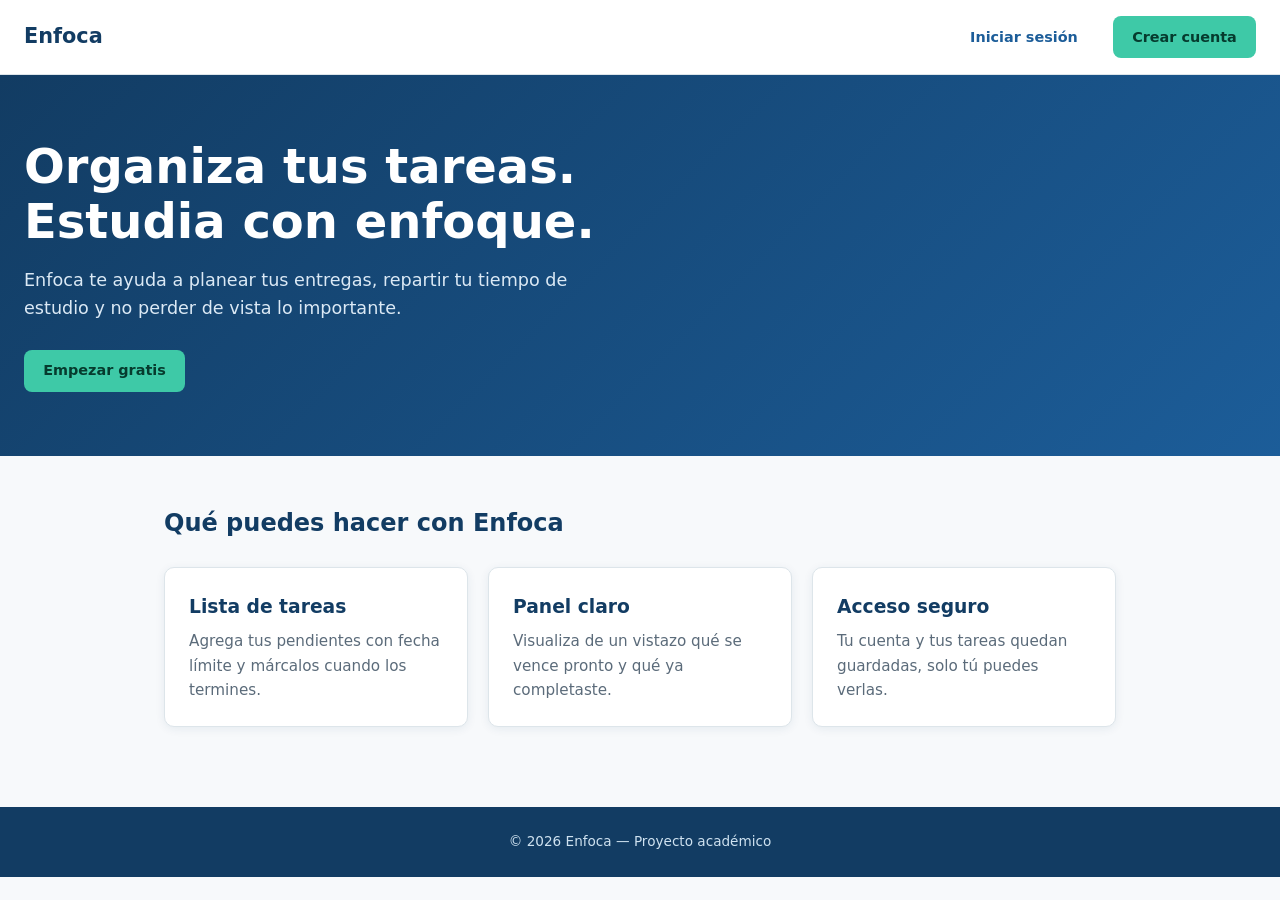
==== templates/index.html @ 50cbb55e "proyecto Enfoca completo" ====
<!DOCTYPE html>
<html lang="es">
<head>
<meta charset="UTF-8">
<meta name="viewport" content="width=device-width, initial-scale=1">
<title>Enfoca | Organiza tus tareas y estudia mejor</title>
<link rel="stylesheet" href="/static/css/style.css">
</head>
<body>

<header class="navbar">
  <span class="logo">Enfoca</span>
  <nav>
    <a class="btn btn-texto" href="/login">Iniciar sesión</a>
    <a class="btn btn-primario" href="/registro">Crear cuenta</a>
  </nav>
</header>

<section class="hero">
  <div class="hero-contenido">
    <h1>Organiza tus tareas. Estudia con enfoque.</h1>
    <p>Enfoca te ayuda a planear tus entregas, repartir tu tiempo de estudio y no perder de vista lo importante.</p>
    <a class="btn btn-primario" href="/registro">Empezar gratis</a>
  </div>
</section>

<main>
  <h2 class="seccion-titulo">Qué puedes hacer con Enfoca</h2>
  <div class="grid-tarjetas">
    <div class="tarjeta">
      <h3>Lista de tareas</h3>
      <p>Agrega tus pendientes con fecha límite y márcalos cuando los termines.</p>
    </div>
    <div class="tarjeta">
      <h3>Panel claro</h3>
      <p>Visualiza de un vistazo qué se vence pronto y qué ya completaste.</p>
    </div>
    <div class="tarjeta">
      <h3>Acceso seguro</h3>
      <p>Tu cuenta y tus tareas quedan guardadas, solo tú puedes verlas.</p>
    </div>
  </div>
</main>

<footer>© 2026 Enfoca — Proyecto académico</footer>

</body>
</html>
---- static/css/style.css ----
:root {
  --azul: #1c5d99;
  --azul-oscuro: #123c63;
  --verde: #3ec9a7;
  --verde-claro: #e6f8f3;
  --fondo: #f7f9fb;
  --texto: #1b2430;
  --suave: #5b6b7a;
  --borde: #dde5ea;
  --blanco: #ffffff;
  --sombra: 0 2px 10px rgba(18, 60, 99, 0.08);
}
* { box-sizing: border-box; margin: 0; padding: 0; }
body {
  font-family: "Segoe UI", system-ui, sans-serif;
  background: var(--fondo);
  color: var(--texto);
  line-height: 1.6;
}
a { text-decoration: none; color: inherit; }

/* Barra superior: logo izq (patrón F - punto de entrada) */
.navbar {
  background: var(--blanco);
  border-bottom: 1px solid var(--borde);
  display: flex;
  align-items: center;
  justify-content: space-between;
  padding: 1rem 1.5rem;
  box-shadow: var(--sombra);
}
.navbar .logo { font-weight: 800; font-size: 1.3rem; color: var(--azul-oscuro); }
.navbar nav { display: flex; gap: 1rem; align-items: center; }
.btn {
  display: inline-block;
  padding: .6rem 1.2rem;
  border-radius: 8px;
  font-weight: 600;
  font-size: .9rem;
  border: none;
  cursor: pointer;
}
.btn-primario { background: var(--verde); color: #063b2e; }
.btn-secundario { background: var(--azul); color: #fff; }
.btn-texto { background: none; color: var(--azul); }

/* Hero: título grande arriba-izquierda (línea superior del patrón F) */
.hero {
  background: linear-gradient(135deg, var(--azul-oscuro), var(--azul));
  color: #fff;
  padding: 4rem 1.5rem;
}
.hero-contenido { max-width: 760px; }
.hero h1 { font-size: clamp(2rem, 6vw, 3rem); font-weight: 800; line-height: 1.15; }
.hero p { margin-top: 1rem; font-size: 1.1rem; color: #dbe9f5; max-width: 50ch; }
.hero .btn { margin-top: 1.75rem; }

/* Contenido en cajas */
main { max-width: 1000px; margin: 0 auto; padding: 3rem 1.5rem; }
.seccion-titulo { font-size: 1.5rem; font-weight: 800; margin-bottom: 1.5rem; color: var(--azul-oscuro); }
.grid-tarjetas { display: grid; grid-template-columns: 1fr; gap: 1.25rem; }
.tarjeta {
  background: var(--blanco);
  border: 1px solid var(--borde);
  border-radius: 10px;
  padding: 1.5rem;
  box-shadow: var(--sombra);
}
.tarjeta h3 { color: var(--azul-oscuro); margin-bottom: .5rem; }
.tarjeta p { color: var(--suave); font-size: .95rem; }

.divisor { border: none; border-top: 1px solid var(--borde); margin: 2.5rem 0; }

footer {
  background: var(--azul-oscuro);
  color: #cfe2f0;
  text-align: center;
  padding: 1.5rem;
  font-size: .85rem;
  margin-top: 2rem;
}

/* Formularios (login / registro) */
.panel-form {
  max-width: 420px;
  margin: 3rem auto;
  background: var(--blanco);
  border: 1px solid var(--borde);
  border-radius: 12px;
  padding: 2rem;
  box-shadow: var(--sombra);
}
.panel-form h2 { color: var(--azul-oscuro); margin-bottom: .3rem; }
.panel-form .sub { color: var(--suave); font-size: .9rem; margin-bottom: 1.5rem; }
.campo { margin-bottom: 1rem; }
.campo label { display: block; font-size: .85rem; font-weight: 600; margin-bottom: .35rem; color: var(--texto); }
.campo input {
  width: 100%;
  padding: .7rem .8rem;
  border: 1px solid var(--borde);
  border-radius: 8px;
  font-size: .95rem;
}
.campo input:focus { outline: 2px solid var(--verde); border-color: transparent; }
.panel-form .btn { width: 100%; margin-top: .5rem; }
.enlace-sutil { display: block; text-align: center; margin-top: 1.25rem; font-size: .85rem; color: var(--azul); }
.mensaje { font-size: .85rem; padding: .6rem .8rem; border-radius: 6px; margin-bottom: 1rem; display: none; }
.mensaje.error { background: #fdecea; color: #a42626; display: block; }
.mensaje.exito { background: var(--verde-claro); color: #0b6b53; display: block; }

/* Dashboard */
.dash-header { display: flex; justify-content: space-between; align-items: center; margin-bottom: 2rem; }
.dash-header h1 { color: var(--azul-oscuro); font-size: 1.6rem; }
.form-tarea {
  display: grid;
  grid-template-columns: 1fr;
  gap: .75rem;
  background: var(--blanco);
  border: 1px solid var(--borde);
  border-radius: 10px;
  padding: 1.25rem;
  margin-bottom: 2rem;
  box-shadow: var(--sombra);
}
.lista-tareas { display: grid; gap: .75rem; }
.tarea {
  display: flex;
  justify-content: space-between;
  align-items: center;
  background: var(--blanco);
  border: 1px solid var(--borde);
  border-left: 4px solid var(--verde);
  border-radius: 8px;
  padding: 1rem 1.25rem;
}
.tarea.vencida { border-left-color: #d9534f; }
.tarea .info strong { display: block; color: var(--azul-oscuro); }
.tarea .info span { font-size: .8rem; color: var(--suave); }
.tarea .borrar { background: none; border: none; color: #d9534f; cursor: pointer; font-weight: 700; font-size: 1.1rem; }

@media (min-width: 640px) {
  .grid-tarjetas { grid-template-columns: repeat(3, 1fr); }
  .form-tarea { grid-template-columns: 2fr 2fr 1fr auto; align-items: end; }
}
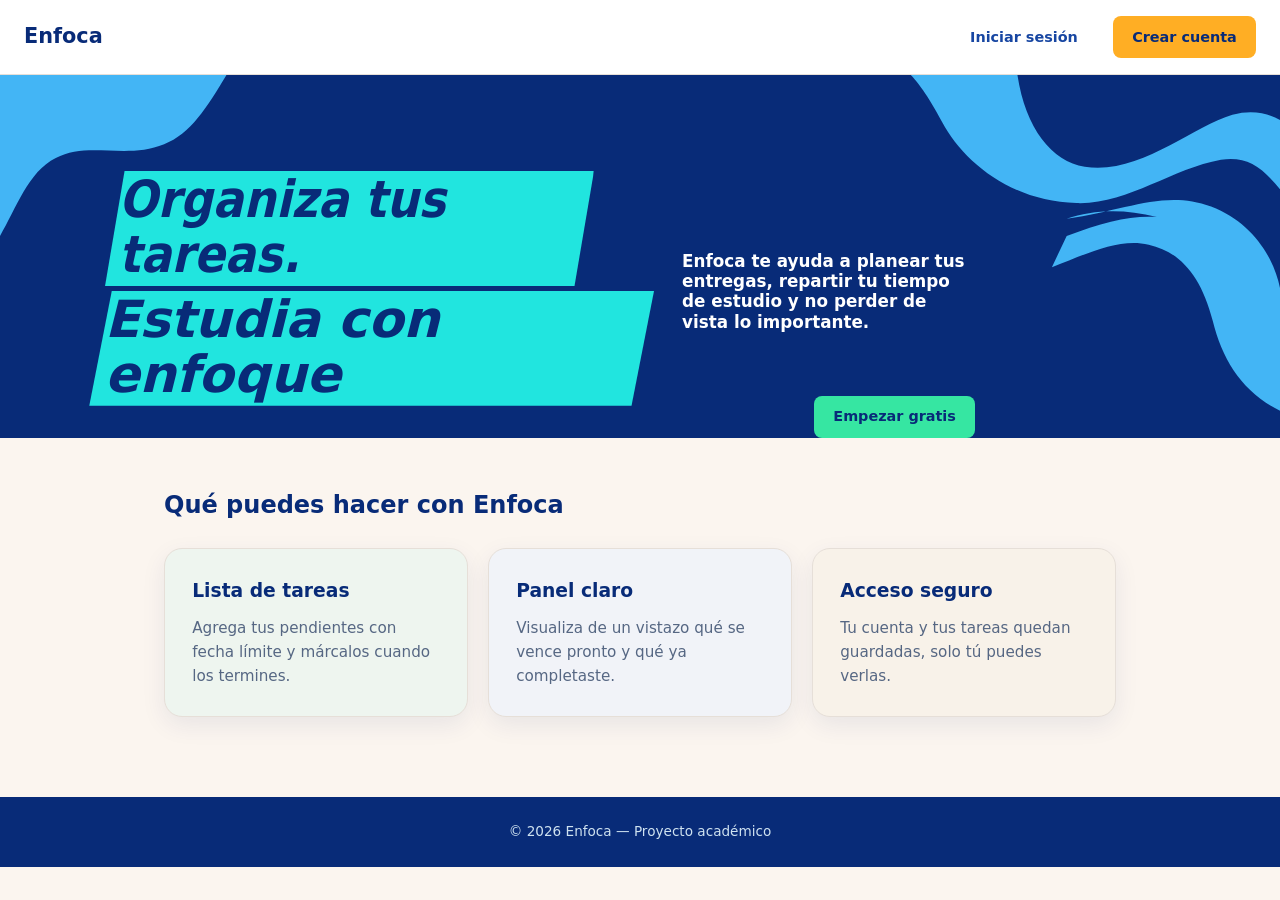
==== commit 424a67fe: "Actualiza la página de inicio de Enfoca" ====
--- a/templates/index.html
+++ b/templates/index.html
@@ -18,7 +18,10 @@
 
 <section class="hero">
   <div class="hero-contenido">
-    <h1>Organiza tus tareas. Estudia con enfoque.</h1>
+    <h1>
+  <span>Organiza tus tareas.</span>
+  <span>Estudia con enfoque</span>
+</h1>
     <p>Enfoca te ayuda a planear tus entregas, repartir tu tiempo de estudio y no perder de vista lo importante.</p>
     <a class="btn btn-primario" href="/registro">Empezar gratis</a>
   </div>
--- a/static/css/style.css
+++ b/static/css/style.css
@@ -1,14 +1,14 @@
 :root {
-  --azul: #1c5d99;
-  --azul-oscuro: #123c63;
-  --verde: #3ec9a7;
-  --verde-claro: #e6f8f3;
-  --fondo: #f7f9fb;
-  --texto: #1b2430;
-  --suave: #5b6b7a;
-  --borde: #dde5ea;
+  --azul: #1746a2;
+  --azul-oscuro: #082b78;
+  --verde: #36e6a2;
+  --verde-claro: #e8f8f0;
+  --fondo: #fbf5ef;
+  --texto: #102f70;
+  --suave: #566783;
+  --borde: #e6dfd8;
   --blanco: #ffffff;
-  --sombra: 0 2px 10px rgba(18, 60, 99, 0.08);
+  --sombra: 0 8px 24px rgba(8, 43, 120, 0.08);
 }
 * { box-sizing: border-box; margin: 0; padding: 0; }
 body {
@@ -40,35 +40,84 @@
   border: none;
   cursor: pointer;
 }
-.btn-primario { background: var(--verde); color: #063b2e; }
+.btn-primario {
+  background: var(--verde);
+  color: var(--azul-oscuro);
+}
+
+.navbar .btn-primario {
+  background: #ffae24;
+  color: var(--azul-oscuro);
+}
 .btn-secundario { background: var(--azul); color: #fff; }
 .btn-texto { background: none; color: var(--azul); }
 
 /* Hero: título grande arriba-izquierda (línea superior del patrón F) */
-.hero {
-  background: linear-gradient(135deg, var(--azul-oscuro), var(--azul));
-  color: #fff;
-  padding: 4rem 1.5rem;
-}
-.hero-contenido { max-width: 760px; }
-.hero h1 { font-size: clamp(2rem, 6vw, 3rem); font-weight: 800; line-height: 1.15; }
-.hero p { margin-top: 1rem; font-size: 1.1rem; color: #dbe9f5; max-width: 50ch; }
-.hero .btn { margin-top: 1.75rem; }
+.hero::before,
+.hero::after {
+  content: "";
+  position: absolute;
+  z-index: 0;
+  border: 48px solid #43b5f5;
+  border-radius: 50%;
+  pointer-events: none;
+}
+
+.hero::before {
+  width: 300px;
+  height: 210px;
+  top: -155px;
+  left: -145px;
+  transform: rotate(-25deg);
+}
+
+.hero::after {
+  width: 390px;
+  height: 290px;
+  top: -175px;
+  right: -195px;
+  transform: rotate(28deg);
+}
 
 /* Contenido en cajas */
 main { max-width: 1000px; margin: 0 auto; padding: 3rem 1.5rem; }
 .seccion-titulo { font-size: 1.5rem; font-weight: 800; margin-bottom: 1.5rem; color: var(--azul-oscuro); }
 .grid-tarjetas { display: grid; grid-template-columns: 1fr; gap: 1.25rem; }
 .tarjeta {
-  background: var(--blanco);
+  background: #ffffff;
   border: 1px solid var(--borde);
-  border-radius: 10px;
-  padding: 1.5rem;
+  border-radius: 18px;
+  padding: 1.7rem;
   box-shadow: var(--sombra);
-}
-.tarjeta h3 { color: var(--azul-oscuro); margin-bottom: .5rem; }
-.tarjeta p { color: var(--suave); font-size: .95rem; }
-
+  transition: transform 180ms ease, box-shadow 180ms ease;
+}
+
+.tarjeta:nth-child(1) {
+  background: #eef5ef;
+}
+
+.tarjeta:nth-child(2) {
+  background: #f1f3f8;
+}
+
+.tarjeta:nth-child(3) {
+  background: #f8f2e9;
+}
+
+.tarjeta:hover {
+  transform: translateY(-4px);
+  box-shadow: 0 14px 30px rgba(41, 76, 69, 0.13);
+}
+
+.tarjeta h3 {
+  color: var(--azul-oscuro);
+  margin-bottom: 0.6rem;
+}
+
+.tarjeta p {
+  color: var(--suave);
+  font-size: 0.95rem;
+}
 .divisor { border: none; border-top: 1px solid var(--borde); margin: 2.5rem 0; }
 
 footer {
@@ -142,3 +191,245 @@
   .grid-tarjetas { grid-template-columns: repeat(3, 1fr); }
   .form-tarea { grid-template-columns: 2fr 2fr 1fr auto; align-items: end; }
 }
+
+/* Ajuste de la bienvenida para acercarla al boceto */
+.hero {
+  position: relative;
+  isolation: isolate;
+  overflow: hidden;
+  min-height: 350px;
+  padding: 4rem 1.5rem;
+  background: #082b78;
+  color: #ffffff;
+}
+
+.hero-contenido {
+  position: relative;
+  z-index: 2;
+  display: grid;
+  grid-template-columns: 1.15fr 0.85fr;
+  gap: 1rem 3rem;
+  align-items: center;
+  max-width: 1100px;
+  margin: 0 auto;
+}
+
+.hero h1 {
+  grid-column: 1;
+  grid-row: 1 / span 2;
+  max-width: 100%;
+  padding: 0.15em 0.3em;
+  background: #21e5df;
+  color: #082b78;
+  font-size: clamp(2rem, 4vw, 3.2rem);
+  font-weight: 800;
+  font-style: italic;
+  line-height: 1.15;
+  box-decoration-break: clone;
+  -webkit-box-decoration-break: clone;
+}
+
+.hero p {
+  grid-column: 2;
+  grid-row: 1;
+  max-width: 32ch;
+  margin: 0;
+  color: #ffffff;
+  font-size: 1.2rem;
+  font-weight: 700;
+  line-height: 1.3;
+}
+
+.hero .btn {
+  grid-column: 2;
+  grid-row: 2;
+  justify-self: start;
+  margin: 0;
+}
+
+/* Curvas celestes más pequeñas, dentro de la bienvenida */
+.hero::before,
+.hero::after {
+  content: "";
+  position: absolute;
+  z-index: 1;
+  border: 32px solid #43b5f5;
+  border-radius: 50%;
+  pointer-events: none;
+}
+
+.hero::before {
+  width: 190px;
+  height: 120px;
+  top: -75px;
+  left: -90px;
+  transform: rotate(-25deg);
+}
+
+.hero::after {
+  width: 250px;
+  height: 160px;
+  top: -80px;
+  right: -120px;
+  transform: rotate(28deg);
+}
+
+@media (max-width: 640px) {
+  .hero-contenido {
+    grid-template-columns: 1fr;
+    gap: 1.25rem;
+  }
+
+  .hero h1,
+  .hero p,
+  .hero .btn {
+    grid-column: 1;
+    grid-row: auto;
+  }
+}
+
+/* Acercamiento del hero al boceto */
+.hero-contenido {
+  width: 92%;
+  max-width: none;
+  grid-template-columns: 1fr 0.95fr;
+  gap: 1rem 2rem;
+}
+
+.hero h1 {
+  display: flex;
+  flex-direction: column;
+  align-items: flex-start;
+  gap: 0.12em;
+  padding: 0;
+  background: transparent;
+  color: #082b78;
+  font-size: clamp(1.7rem, 4.2vw, 3.2rem);
+  line-height: 1.08;
+}
+
+.hero h1 span {
+  display: block;
+  width: fit-content;
+  max-width: 100%;
+  padding: 0.02em 0.3em 0.07em;
+  background: #21e5df;
+  clip-path: polygon(4% 0, 100% 0, 96% 100%, 0 100%);
+}
+
+.hero p {
+  width: min(100%, 32ch);
+  margin: 0;
+  line-height: 1.25;
+}
+
+.hero .btn {
+  margin: 0;
+}
+
+.hero::before {
+  width: 250px;
+  height: 170px;
+  top: -125px;
+  left: -120px;
+  border-width: 38px;
+  border-radius: 66% 34% 61% 39% / 51% 43% 57% 49%;
+  transform: rotate(-20deg);
+}
+
+.hero::after {
+  width: 290px;
+  height: 200px;
+  top: -135px;
+  right: -145px;
+  border-width: 38px;
+  border-radius: 52% 48% 58% 42% / 48% 50% 50% 52%;
+  transform: rotate(24deg);
+}
+
+@media (max-width: 640px) {
+  .hero-contenido {
+    grid-template-columns: 1fr;
+    gap: 1.25rem;
+  }
+
+  .hero h1,
+  .hero p,
+  .hero .btn {
+    grid-column: 1;
+    grid-row: auto;
+  }
+}
+
+.hero {
+  background-color: #082b78;
+  background-image: url("/static/hero-waves.svg");
+  background-repeat: no-repeat;
+  background-size: 100% 100%;
+}
+
+.hero::before,
+.hero::after {
+  display: none;
+}
+
+.hero h1 {
+  gap: 0.08em;
+}
+
+.hero h1 span:first-child {
+  margin-left: 0.3em;
+  transform: scaleX(0.89);
+  transform-origin: left center;
+}
+
+.hero h1 span:last-child {
+  transform: none;
+}
+
+.hero p {
+  width: 25ch;
+  max-width: 100%;
+  position: relative;
+  top: 1.5rem;
+  font-size: 1.05rem;
+  line-height: 1.2;
+}
+
+.hero .btn {
+  position: relative;
+  top: 1.5rem;
+}
+
+.hero h1 {
+  position: relative;
+  top: 2rem;
+  left: 1rem;
+}
+
+.hero p,
+.hero .btn {
+  top: 4rem;
+}
+
+.hero p {
+  top: 4.75rem;
+}
+
+.hero p {
+  top: 5.5rem;
+  left: 0.75rem;
+}
+
+.hero p,
+.hero .btn {
+  top: 5.5rem;
+}
+
+.hero .btn {
+  left: 8rem;
+}
+
+.hero .btn {
+  left: 9rem;
+}
